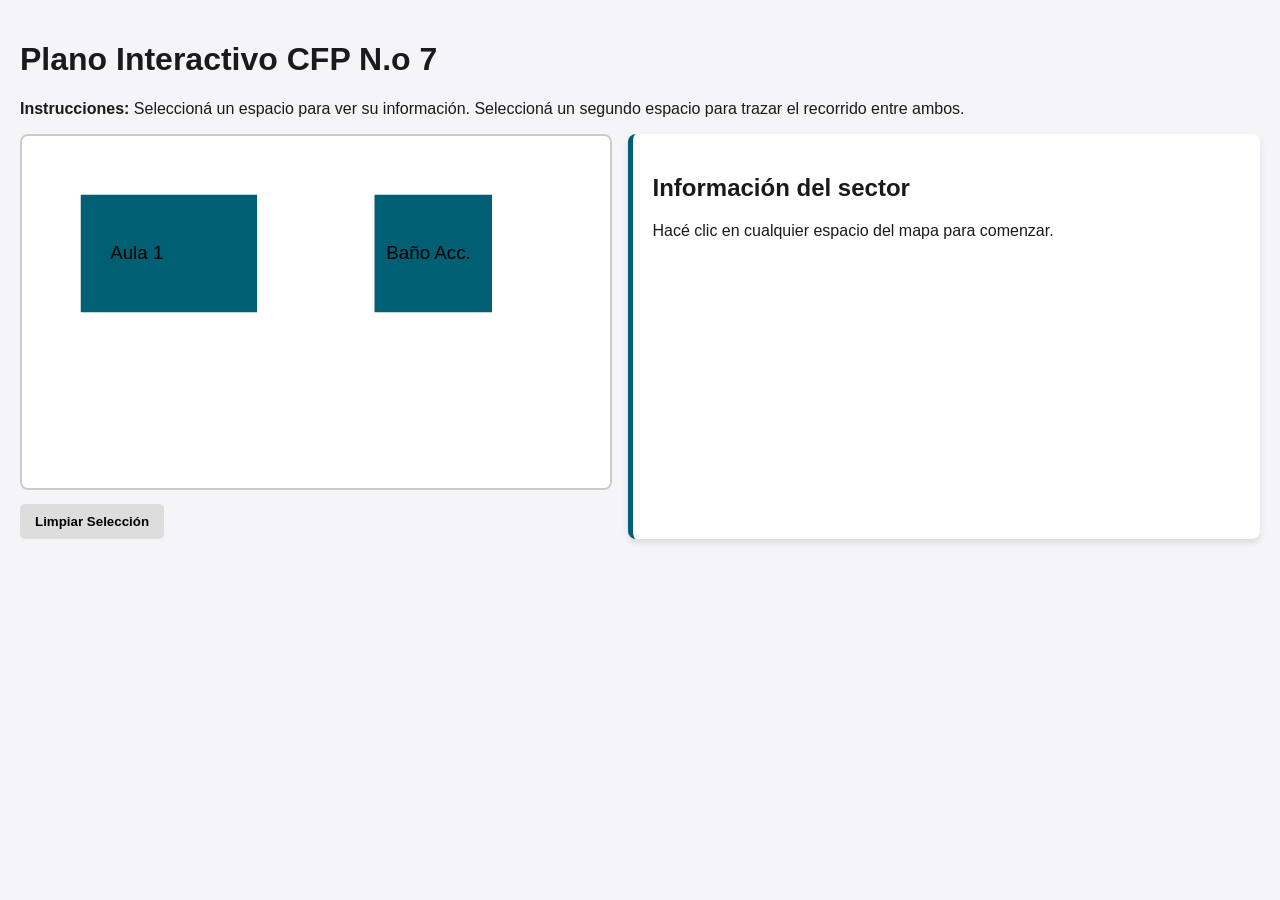
==== Index.html @ 2a888d1e "Initial commit" ====
<!DOCTYPE html>
<html lang="es">
<head>
    <meta charset="UTF-8">
    <meta name="viewport" content="width=device-width, initial-scale=1.0">
    <title>Mapa Accesible - CFP N.o 7</title>
    <link rel="stylesheet" href="style.css">
</head>
<body>
    <header>
        <h1>Plano Interactivo CFP N.o 7</h1>
        <p><strong>Instrucciones:</strong> Seleccioná un espacio para ver su información. Seleccioná un segundo espacio para trazar el recorrido entre ambos.</p>
    </header>

    <main class="contenedor-principal">
        <section class="seccion-mapa" aria-labelledby="titulo-mapa">
            <h2 id="titulo-mapa" class="sr-only">Plano del edificio</h2>
            
            <svg viewBox="0 0 500 300" aria-label="Mapa interactivo del CFP 7" role="application">
                <rect id="aula-1" class="espacio-interactivo" 
                      x="50" y="50" width="150" height="100" 
                      role="button" tabindex="0" aria-pressed="false"
                      aria-label="Aula 1: Taller de Informática" />
                <text x="75" y="105" pointer-events="none">Aula 1</text>

                <rect id="bano-acc" class="espacio-interactivo" 
                      x="300" y="50" width="100" height="100" 
                      role="button" tabindex="0" aria-pressed="false"
                      aria-label="Baño Accesible Universal" />
                <text x="310" y="105" pointer-events="none">Baño Acc.</text>

                <path id="linea-recorrido" 
                      fill="none" stroke="#ff0000" stroke-width="4" stroke-dasharray="8" 
                      d="" style="display: none;" />
            </svg>
            
            <button id="btn-limpiar" class="btn-secundario">Limpiar Selección</button>
        </section>

        <aside class="panel-info" aria-live="polite" id="ficha-descriptiva" tabindex="-1">
            <h2>Información del sector</h2>
            <p>Hacé clic en cualquier espacio del mapa para comenzar.</p>
        </aside>
    </main>

    <script src="script.js"></script>
</body>
</html>
---- style.css ----
/* Reset básico y variables de alto contraste */
:root {
    --color-fondo: #f4f4f9;
    --color-texto: #1a1a1a;
    --color-espacio: #005f73;
    --color-espacio-hover: #0a9396;
    --color-foco: #e9d8a6;
}

body {
    font-family: Arial, sans-serif;
    background-color: var(--color-fondo);
    color: var(--color-texto);
    margin: 0;
    padding: 20px;
}

/* Ocultar visualmente pero dejar para lectores de pantalla */
.sr-only {
    position: absolute;
    width: 1px;
    height: 1px;
    padding: 0;
    margin: -1px;
    overflow: hidden;
    clip: rect(0, 0, 0, 0);
    border: 0;
}

/* Layout Responsive: Mapa al lado de info en PC, apilado en Celular */
.contenedor-principal {
    display: flex;
    flex-wrap: wrap;
    gap: 20px;
}

.seccion-mapa, .panel-info {
    flex: 1 1 300px; /* Crecen y se achican, mínimo 300px */
}

/* ESTILOS DEL SVG Y ACCESIBILIDAD */
svg {
    width: 100%;
    height: auto;
    background-color: white;
    border: 2px solid #ccc;
    border-radius: 8px;
}

.espacio-interactivo {
    fill: var(--color-espacio);
    cursor: pointer;
    transition: fill 0.3s ease;
}

.espacio-interactivo:hover {
    fill: var(--color-espacio-hover);
}

/* ¡ESTO ES CLAVE PARA ACCESIBILIDAD! */
/* Un borde grueso y contrastante cuando se navega con Tab */
.espacio-interactivo:focus {
    outline: 4px solid var(--color-foco);
    outline-offset: 2px;
    fill: var(--color-espacio-hover);
}

.panel-info {
    background: white;
    padding: 20px;
    border-radius: 8px;
    border-left: 5px solid var(--color-espacio);
    box-shadow: 0 4px 6px rgba(0,0,0,0.1);
}

.controles-ruta {
    background-color: white;
    padding: 15px;
    border-radius: 8px;
    margin-bottom: 20px;
    box-shadow: 0 2px 4px rgba(0,0,0,0.1);
}

.selectores select, .selectores button {
    padding: 10px;
    margin-right: 10px;
    font-size: 1rem;
}

/* Animación para la línea del recorrido en el SVG */
#linea-recorrido {
    animation: moverLinea 1s linear infinite;
    display: none; /* Se oculta hasta que JS la active */
}

@keyframes moverLinea {
    to {
        stroke-dashoffset: -16;
    }
}

/* ... (Mantén las variables y el layout del ejemplo anterior) ... */

/* ESTILOS DEL SVG */
svg {
    width: 100%;
    height: auto;
    background-color: white;
    border: 2px solid #ccc;
    border-radius: 8px;
    margin-bottom: 10px;
}

.espacio-interactivo {
    fill: #005f73;
    cursor: pointer;
    transition: all 0.3s ease;
}

.espacio-interactivo:hover, .espacio-interactivo:focus {
    fill: #0a9396;
    outline: 4px solid #e9d8a6;
    outline-offset: 2px;
}

/* CLASE ACTIVA CUANDO SE HACE CLIC */
.espacio-interactivo.seleccionado {
    fill: #ee9b00; /* Cambia a naranja para destacar */
    stroke: #222;
    stroke-width: 3px;
}

/* Animación de la ruta */
#linea-recorrido {
    animation: moverLinea 1s linear infinite;
}
@keyframes moverLinea {
    to { stroke-dashoffset: -16; }
}

.btn-secundario {
    padding: 10px 15px;
    background-color: #ddd;
    border: none;
    border-radius: 5px;
    cursor: pointer;
    font-weight: bold;
}
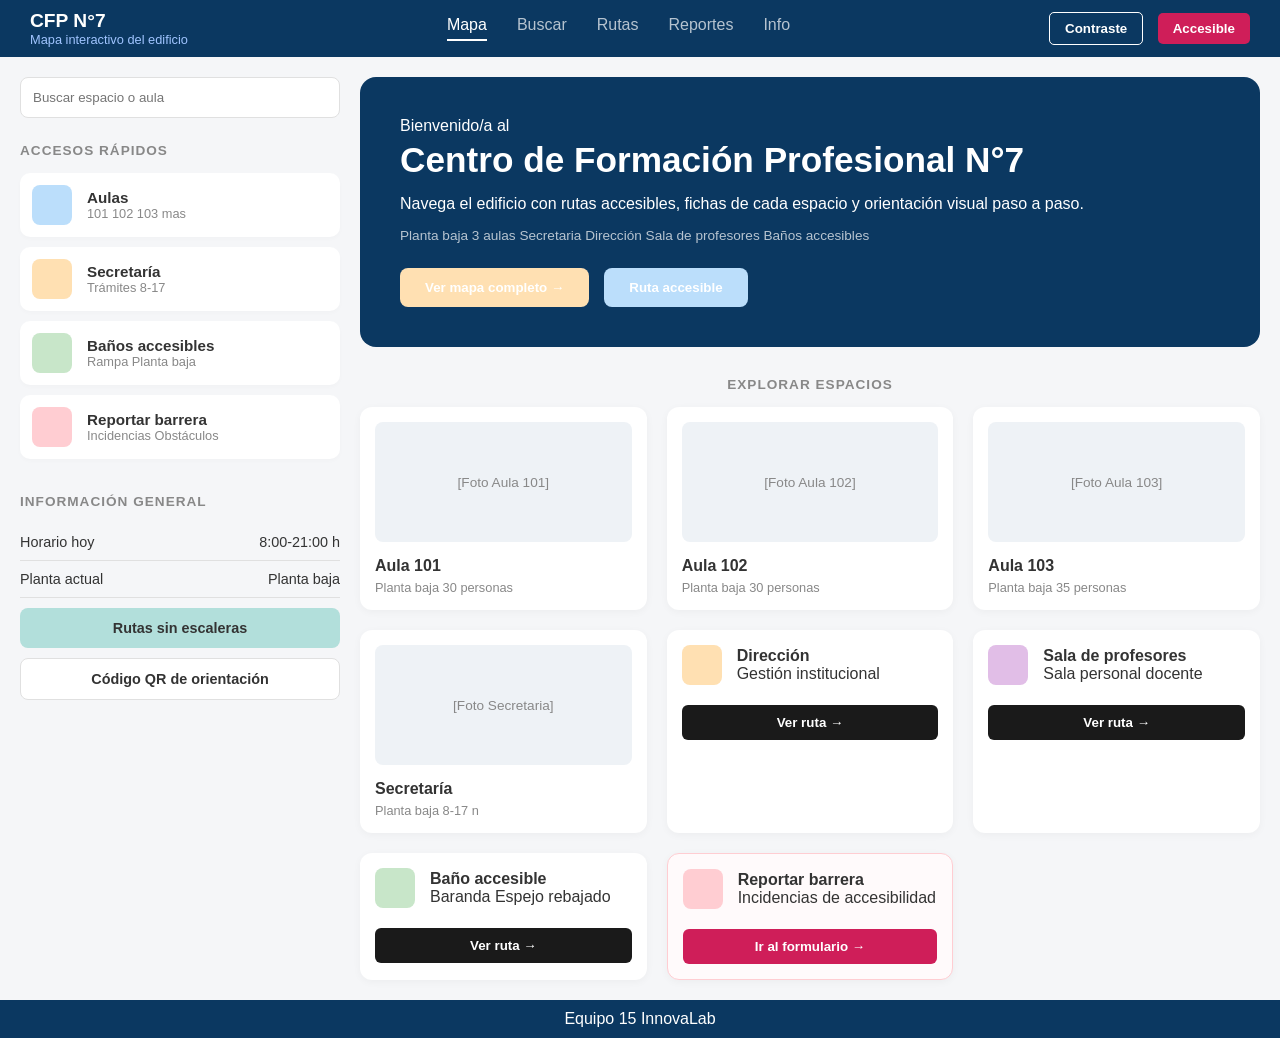
==== commit eb6899f4: "Creacion de pestaña Index Se creo la pestaña principal, y la estructura de las demas pestañas." ====
--- a/Index.html
+++ b/Index.html
@@ -3,46 +3,170 @@
 <head>
     <meta charset="UTF-8">
     <meta name="viewport" content="width=device-width, initial-scale=1.0">
-    <title>Mapa Accesible - CFP N.o 7</title>
+    <title>Mapa interactivo</title>
     <link rel="stylesheet" href="style.css">
 </head>
 <body>
-    <header>
-        <h1>Plano Interactivo CFP N.o 7</h1>
-        <p><strong>Instrucciones:</strong> Seleccioná un espacio para ver su información. Seleccioná un segundo espacio para trazar el recorrido entre ambos.</p>
+
+    <header class="top-nav">
+        <div class="logo">
+            <h2>CFP N°7</h2>
+            <p>Mapa interactivo del edificio</p>
+        </div>
+        <nav class="nav-links">
+            <a href="/Index.html" class="active">Mapa</a>
+            <a href="/buscar.html">Buscar</a>
+            <a href="/rutas.html">Rutas</a>
+            <a href="/reportes.html">Reportes</a>
+            <a href="/info.html">Info</a>
+        </nav>
+        <div class="nav-actions">
+            <button class="btn-outline">Contraste</button>
+            <button class="accesible">Accesible</button>
+        </div>
     </header>
 
-    <main class="contenedor-principal">
-        <section class="seccion-mapa" aria-labelledby="titulo-mapa">
-            <h2 id="titulo-mapa" class="sr-only">Plano del edificio</h2>
-            
-            <svg viewBox="0 0 500 300" aria-label="Mapa interactivo del CFP 7" role="application">
-                <rect id="aula-1" class="espacio-interactivo" 
-                      x="50" y="50" width="150" height="100" 
-                      role="button" tabindex="0" aria-pressed="false"
-                      aria-label="Aula 1: Taller de Informática" />
-                <text x="75" y="105" pointer-events="none">Aula 1</text>
+    <div class="app-container">
+        <aside class="sidebar">
+            <div class="search-bar">
+                <input type="text" placeholder="Buscar espacio o aula">
+            </div>
 
-                <rect id="bano-acc" class="espacio-interactivo" 
-                      x="300" y="50" width="100" height="100" 
-                      role="button" tabindex="0" aria-pressed="false"
-                      aria-label="Baño Accesible Universal" />
-                <text x="310" y="105" pointer-events="none">Baño Acc.</text>
+            <section class="sidebar-section">
+                <h3>ACCESOS RÁPIDOS</h3>
+                <div class="sidebar-card">
+                    <div class="icon aulas"></div>
+                    <div>
+                        <h4>Aulas</h4>
+                        <p>101 102 103 mas</p>
+                    </div>
+                </div>
+                <div class="sidebar-card">
+                    <div class="icon secretaria"></div>
+                    <div>
+                        <h4>Secretaría</h4>
+                        <p>Trámites 8-17</p>
+                    </div>
+                </div>
+                <div class="sidebar-card">
+                    <div class="icon baños"></div>
+                    <div>
+                        <h4>Baños accesibles</h4>
+                        <p>Rampa Planta baja</p>
+                    </div>
+                </div>
+                <div class="sidebar-card">
+                    <div class="icon light-red"></div>
+                    <div>
+                        <h4>Reportar barrera</h4>
+                        <p>Incidencias Obstáculos</p>
+                    </div>
+                </div>
+            </section>
 
-                <path id="linea-recorrido" 
-                      fill="none" stroke="#ff0000" stroke-width="4" stroke-dasharray="8" 
-                      d="" style="display: none;" />
-            </svg>
-            
-            <button id="btn-limpiar" class="btn-secundario">Limpiar Selección</button>
-        </section>
+            <section class="sidebar-section">
+                <h3>INFORMACIÓN GENERAL</h3>
+                <div class="info-row">
+                    <span>Horario hoy</span>
+                    <span>8:00-21:00 h</span>
+                </div>
+                <div class="info-row">
+                    <span>Planta actual</span>
+                    <span>Planta baja</span>
+                </div>
+                <div class="info-card escaleras">
+                    <h4>Rutas sin escaleras</h4>
+                </div>
+                <div class="info-card outline">
+                    <h4>Código QR de orientación</h4>
+                </div>
+            </section>
+        </aside>
 
-        <aside class="panel-info" aria-live="polite" id="ficha-descriptiva" tabindex="-1">
-            <h2>Información del sector</h2>
-            <p>Hacé clic en cualquier espacio del mapa para comenzar.</p>
-        </aside>
-    </main>
+        <main class="main-content">
+            <section class="hero-banner">
+                <p>Bienvenido/a al</p>
+                <h1>Centro de Formación Profesional N°7</h1>
+                <p>Navega el edificio con rutas accesibles, fichas de cada espacio y orientación visual paso a paso.</p>
+                <p class="small-text">Planta baja 3 aulas Secretaria Dirección Sala de profesores Baños accesibles</p>
+                <div class="hero-actions">
+                    <button class="secretaria">Ver mapa completo →</button>
+                    <button class="aulas">Ruta accesible</button>
+                </div>
+            </section>
 
-    <script src="script.js"></script>
+            <h3 class="section-title">EXPLORAR ESPACIOS</h3>
+
+            <div class="spaces-grid">
+                <article class="space-card">
+                    <div class="card-img-placeholder">[Foto Aula 101]</div>
+                    <h4>Aula 101</h4>
+                    <p>Planta baja 30 personas</p>
+                </article>
+                <article class="space-card">
+                    <div class="card-img-placeholder">[Foto Aula 102]</div>
+                    <h4>Aula 102</h4>
+                    <p>Planta baja 30 personas</p>
+                </article>
+                <article class="space-card">
+                    <div class="card-img-placeholder">[Foto Aula 103]</div>
+                    <h4>Aula 103</h4>
+                    <p>Planta baja 35 personas</p>
+                </article>
+                <article class="space-card">
+                    <div class="card-img-placeholder">[Foto Secretaria]</div>
+                    <h4>Secretaría</h4>
+                    <p>Planta baja 8-17 n</p>
+                </article>
+
+                <article class="action-card">
+                    <div class="card-header">
+                        <div class="icon secretaria"></div>
+                        <div>
+                            <h4>Dirección</h4>
+                            <p>Gestión institucional</p>
+                        </div>
+                    </div>
+                    <button class="btn-dark">Ver ruta →</button>
+                </article>
+                <article class="action-card">
+                    <div class="card-header">
+                        <div class="icon barrera"></div>
+                        <div>
+                            <h4>Sala de profesores</h4>
+                            <p>Sala personal docente</p>
+                        </div>
+                    </div>
+                    <button class="btn-dark">Ver ruta →</button>
+                </article>
+                <article class="action-card">
+                    <div class="card-header">
+                        <div class="icon baños"></div>
+                        <div>
+                            <h4>Baño accesible</h4>
+                            <p>Baranda Espejo rebajado</p>
+                        </div>
+                    </div>
+                    <button class="btn-dark">Ver ruta →</button>
+                </article>
+                <article class="action-card report-card">
+                    <div class="card-header">
+                        <div class="icon light-red"></div>
+                        <div>
+                            <h4>Reportar barrera</h4>
+                            <p>Incidencias de accesibilidad</p>
+                        </div>
+                    </div>
+                    <button class="accesible">Ir al formulario →</button>
+                </article>
+            </div>
+        </main>
+    </div>
+
+    <footer>
+        <p>
+            Equipo 15 InnovaLab
+        </p>
+    </footer>
 </body>
 </html>
--- a/style.css
+++ b/style.css
@@ -1,148 +1,267 @@
-/* Reset básico y variables de alto contraste */
+/* VARIABLES DE COLOR */
 :root {
-    --color-fondo: #f4f4f9;
-    --color-texto: #1a1a1a;
-    --color-espacio: #005f73;
-    --color-espacio-hover: #0a9396;
-    --color-foco: #e9d8a6;
+    --fondo: #f5f6f8;
+    --acento: #0b3861;
+    --texto: #ffffff;
+    --texto-dark: #333333;
+    --border-color: #e0e0e0;
+    
+    --btn-dark: #1a1a1a;
+    --btn-red: #d32f2f;
+
+    /* Colores de iconos */
+    --aulas: #bbdefb;
+    --secretaria: #ffe0b2;
+    --baños: #c8e6c9;
+    --light-red: #ffcdd2;
+    --barrera: #e1bee7;
+    --escaleras: #b2dfdb;
+    --accesible: #cf1e59;
+}
+
+* {
+    box-sizing: border-box;
+    margin: 0;
+    padding: 0;
+    font-family: 'Segoe UI', Roboto, Helvetica, Arial, sans-serif;
 }
 
 body {
-    font-family: Arial, sans-serif;
-    background-color: var(--color-fondo);
-    color: var(--color-texto);
-    margin: 0;
+    background-color: var(--fondo);
+    color: var(--texto-dark);
+}
+
+/* HEADER */
+.top-nav {
+    background-color: var(--acento);
+    color: var(--texto);
+    display: flex;
+    justify-content: space-between;
+    align-items: center;
+    padding: 10px 30px;
+}
+
+.logo h2 { font-size: 1.2rem; }
+.logo p { font-size: 0.8rem; color: #a0c4ff; }
+
+.nav-links {
+    display: flex;
+    gap: 30px;
+}
+
+.nav-links a {
+    color: var(--texto);
+    text-decoration: none;
+    font-weight: 500;
+    opacity: 0.7;
+    padding-bottom: 5px;
+}
+
+.nav-links a.active {
+    opacity: 1;
+    border-bottom: 2px solid white;
+}
+
+.nav-actions button {
+    padding: 8px 15px;
+    border-radius: 5px;
+    border: none;
+    cursor: pointer;
+    font-weight: bold;
+    color: white;
+}
+
+.btn-outline {
+    background: transparent;
+    border: 1px solid white !important;
+    margin-right: 10px;
+}
+.baños { background-color: var(--baños); }
+
+.accesible { background-color: var(--accesible);}
+
+/* GRID */
+.app-container {
+    display: grid;
+    grid-template-columns: 320px 1fr;
+    gap: 20px;
     padding: 20px;
-}
-
-/* Ocultar visualmente pero dejar para lectores de pantalla */
-.sr-only {
-    position: absolute;
-    width: 1px;
-    height: 1px;
-    padding: 0;
-    margin: -1px;
-    overflow: hidden;
-    clip: rect(0, 0, 0, 0);
-    border: 0;
-}
-
-/* Layout Responsive: Mapa al lado de info en PC, apilado en Celular */
-.contenedor-principal {
-    display: flex;
-    flex-wrap: wrap;
+    max-width: 1600px;
+    margin: 0 auto;
+}
+
+/* BARRA LATERAL */
+.sidebar {
+    background: transparent;
+    display: flex;
+    flex-direction: column;
+    gap: 25px;
+}
+
+.search-bar input {
+    width: 100%;
+    padding: 12px;
+    border-radius: 8px;
+    border: 1px solid var(--border-color);
+    background: white;
+}
+
+.sidebar-section h3 {
+    font-size: 0.85rem;
+    color: #888888;
+    margin-bottom: 15px;
+    letter-spacing: 1px;
+}
+
+.sidebar-card {
+    display: flex;
+    align-items: center;
+    background: white;
+    padding: 12px;
+    border-radius: 10px;
+    margin-bottom: 10px;
+    box-shadow: 0 2px 5px rgba(0,0,0,0.02);
+}
+
+.icon {
+    width: 40px;
+    height: 40px;
+    border-radius: 8px;
+    margin-right: 15px;
+}
+
+.aulas { background-color: var(--aulas); }
+.secretaria { background-color: var(--secretaria); }
+.baños { background-color: var(--baños); }
+.light-red { background-color: var(--light-red); }
+.barrera { background-color: var(--barrera); }
+.escaleras { background-color: var(--escaleras); }
+
+.sidebar-card h4 { font-size: 0.95rem; }
+.sidebar-card p { font-size: 0.8rem; color: #888888; }
+
+.info-row {
+    display: flex;
+    justify-content: space-between;
+    font-size: 0.9rem;
+    padding: 10px 0;
+    border-bottom: 1px solid var(--border-color);
+}
+
+.info-card {
+    padding: 12px;
+    border-radius: 8px;
+    margin-top: 10px;
+    text-align: center;
+    font-weight: bold;
+    font-size: 0.9rem;
+}
+
+.info-card.outline {
+    background: white;
+    border: 1px solid var(--border-color);
+}
+
+/* === CONTENIDO PRINCIPAL === */
+.hero-banner {
+    background-color: var(--acento);
+    color: white;
+    padding: 40px;
+    border-radius: 16px;
+    margin-bottom: 30px;
+}
+
+.hero-banner h1 {
+    font-size: 2.2rem;
+    margin: 5px 0 15px 0;
+}
+
+.hero-banner .small-text {
+    font-size: 0.85rem;
+    opacity: 0.7;
+    margin-top: 15px;
+}
+
+.hero-actions {
+    margin-top: 25px;
+    display: flex;
+    gap: 15px;
+}
+
+.hero-actions button {
+    padding: 12px 25px;
+    border-radius: 8px;
+    border: none;
+    font-weight: bold;
+    cursor: pointer;
+    color: white;
+}
+
+.secretaria { background-color: var(--secretaria); }
+.aulas { background-color: var(--aulas); }
+
+/* GRILLA DE ESPACIOS */
+.section-title {
+    font-size: 0.85rem;
+    color: #888888;
+    letter-spacing: 1px;
+    margin-bottom: 15px;
+    text-align: center;
+}
+
+.spaces-grid {
+    display: grid;
+    grid-template-columns: repeat(auto-fit, minmax(220px, 1fr));
     gap: 20px;
 }
 
-.seccion-mapa, .panel-info {
-    flex: 1 1 300px; /* Crecen y se achican, mínimo 300px */
-}
-
-/* ESTILOS DEL SVG Y ACCESIBILIDAD */
-svg {
+.space-card, .action-card {
+    background: white;
+    border-radius: 12px;
+    padding: 15px;
+    box-shadow: 0 2px 8px rgba(0,0,0,0.04);
+}
+
+.card-img-placeholder {
+    background: #eef2f6;
+    height: 120px;
+    border-radius: 8px;
+    display: flex;
+    align-items: center;
+    justify-content: center;
+    color: #888888;
+    font-size: 0.85rem;
+    margin-bottom: 15px;
+}
+
+.space-card h4 { margin-bottom: 5px; }
+.space-card p { font-size: 0.8rem; color: #888888; }
+
+.card-header {
+    display: flex;
+    align-items: center;
+    margin-bottom: 20px;
+}
+
+.action-card button {
     width: 100%;
-    height: auto;
-    background-color: white;
-    border: 2px solid #ccc;
-    border-radius: 8px;
-}
-
-.espacio-interactivo {
-    fill: var(--color-espacio);
+    padding: 10px;
+    border-radius: 6px;
+    border: none;
+    color: white;
+    font-weight: bold;
     cursor: pointer;
-    transition: fill 0.3s ease;
-}
-
-.espacio-interactivo:hover {
-    fill: var(--color-espacio-hover);
-}
-
-/* ¡ESTO ES CLAVE PARA ACCESIBILIDAD! */
-/* Un borde grueso y contrastante cuando se navega con Tab */
-.espacio-interactivo:focus {
-    outline: 4px solid var(--color-foco);
-    outline-offset: 2px;
-    fill: var(--color-espacio-hover);
-}
-
-.panel-info {
-    background: white;
-    padding: 20px;
-    border-radius: 8px;
-    border-left: 5px solid var(--color-espacio);
-    box-shadow: 0 4px 6px rgba(0,0,0,0.1);
-}
-
-.controles-ruta {
-    background-color: white;
-    padding: 15px;
-    border-radius: 8px;
-    margin-bottom: 20px;
-    box-shadow: 0 2px 4px rgba(0,0,0,0.1);
-}
-
-.selectores select, .selectores button {
-    padding: 10px;
-    margin-right: 10px;
-    font-size: 1rem;
-}
-
-/* Animación para la línea del recorrido en el SVG */
-#linea-recorrido {
-    animation: moverLinea 1s linear infinite;
-    display: none; /* Se oculta hasta que JS la active */
-}
-
-@keyframes moverLinea {
-    to {
-        stroke-dashoffset: -16;
-    }
-}
-
-/* ... (Mantén las variables y el layout del ejemplo anterior) ... */
-
-/* ESTILOS DEL SVG */
-svg {
-    width: 100%;
-    height: auto;
-    background-color: white;
-    border: 2px solid #ccc;
-    border-radius: 8px;
-    margin-bottom: 10px;
-}
-
-.espacio-interactivo {
-    fill: #005f73;
-    cursor: pointer;
-    transition: all 0.3s ease;
-}
-
-.espacio-interactivo:hover, .espacio-interactivo:focus {
-    fill: #0a9396;
-    outline: 4px solid #e9d8a6;
-    outline-offset: 2px;
-}
-
-/* CLASE ACTIVA CUANDO SE HACE CLIC */
-.espacio-interactivo.seleccionado {
-    fill: #ee9b00; /* Cambia a naranja para destacar */
-    stroke: #222;
-    stroke-width: 3px;
-}
-
-/* Animación de la ruta */
-#linea-recorrido {
-    animation: moverLinea 1s linear infinite;
-}
-@keyframes moverLinea {
-    to { stroke-dashoffset: -16; }
-}
-
-.btn-secundario {
-    padding: 10px 15px;
-    background-color: #ddd;
-    border: none;
-    border-radius: 5px;
-    cursor: pointer;
-    font-weight: bold;
+}
+
+.btn-dark { background-color: var(--btn-dark); }
+.btn-red { background-color: var(--btn-red); }
+.report-card { border: 1px solid #ffcdd2; background-color: #fffafb; }
+
+/* FOOTER */
+footer{
+    background-color: var(--acento);
+    color: var(--texto);
+    text-align: center;
+    padding: 10px 30px;
+    font-family: Verdana, Geneva, Tahoma, sans-serif;
 }
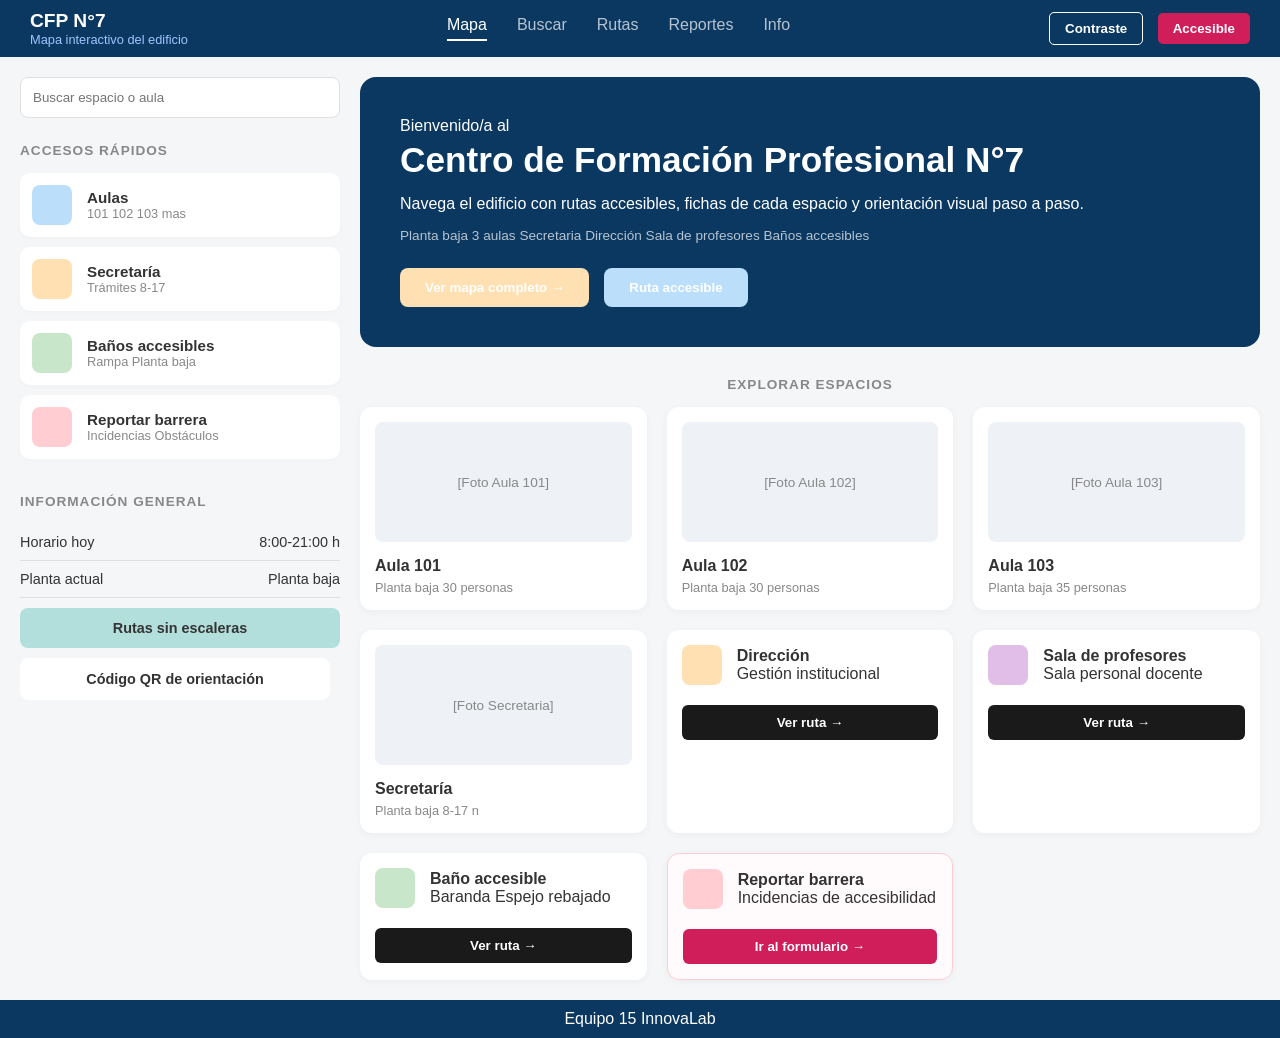
==== commit f965f959: "Actualizacion" ====
--- a/Index.html
+++ b/Index.html
@@ -21,14 +21,14 @@
             <a href="/info.html">Info</a>
         </nav>
         <div class="nav-actions">
-            <button class="btn-outline">Contraste</button>
+            <button class="contraste">Contraste</button>
             <button class="accesible">Accesible</button>
         </div>
     </header>
 
     <div class="app-container">
         <aside class="sidebar">
-            <div class="search-bar">
+            <div class="buscador">
                 <input type="text" placeholder="Buscar espacio o aula">
             </div>
 
@@ -77,7 +77,7 @@
                 <div class="info-card escaleras">
                     <h4>Rutas sin escaleras</h4>
                 </div>
-                <div class="info-card outline">
+                <div class="info-card contraste">
                     <h4>Código QR de orientación</h4>
                 </div>
             </section>
@@ -95,7 +95,7 @@
                 </div>
             </section>
 
-            <h3 class="section-title">EXPLORAR ESPACIOS</h3>
+            <h3 class="section-titulo">EXPLORAR ESPACIOS</h3>
 
             <div class="spaces-grid">
                 <article class="space-card">
--- a/style.css
+++ b/style.css
@@ -71,7 +71,7 @@
     color: white;
 }
 
-.btn-outline {
+.contraste {
     background: transparent;
     border: 1px solid white !important;
     margin-right: 10px;
@@ -98,7 +98,7 @@
     gap: 25px;
 }
 
-.search-bar input {
+.buscador input {
     width: 100%;
     padding: 12px;
     border-radius: 8px;
@@ -157,7 +157,7 @@
     font-size: 0.9rem;
 }
 
-.info-card.outline {
+.info-card.contraste {
     background: white;
     border: 1px solid var(--border-color);
 }
@@ -201,7 +201,7 @@
 .aulas { background-color: var(--aulas); }
 
 /* GRILLA DE ESPACIOS */
-.section-title {
+.section-titulo {
     font-size: 0.85rem;
     color: #888888;
     letter-spacing: 1px;
